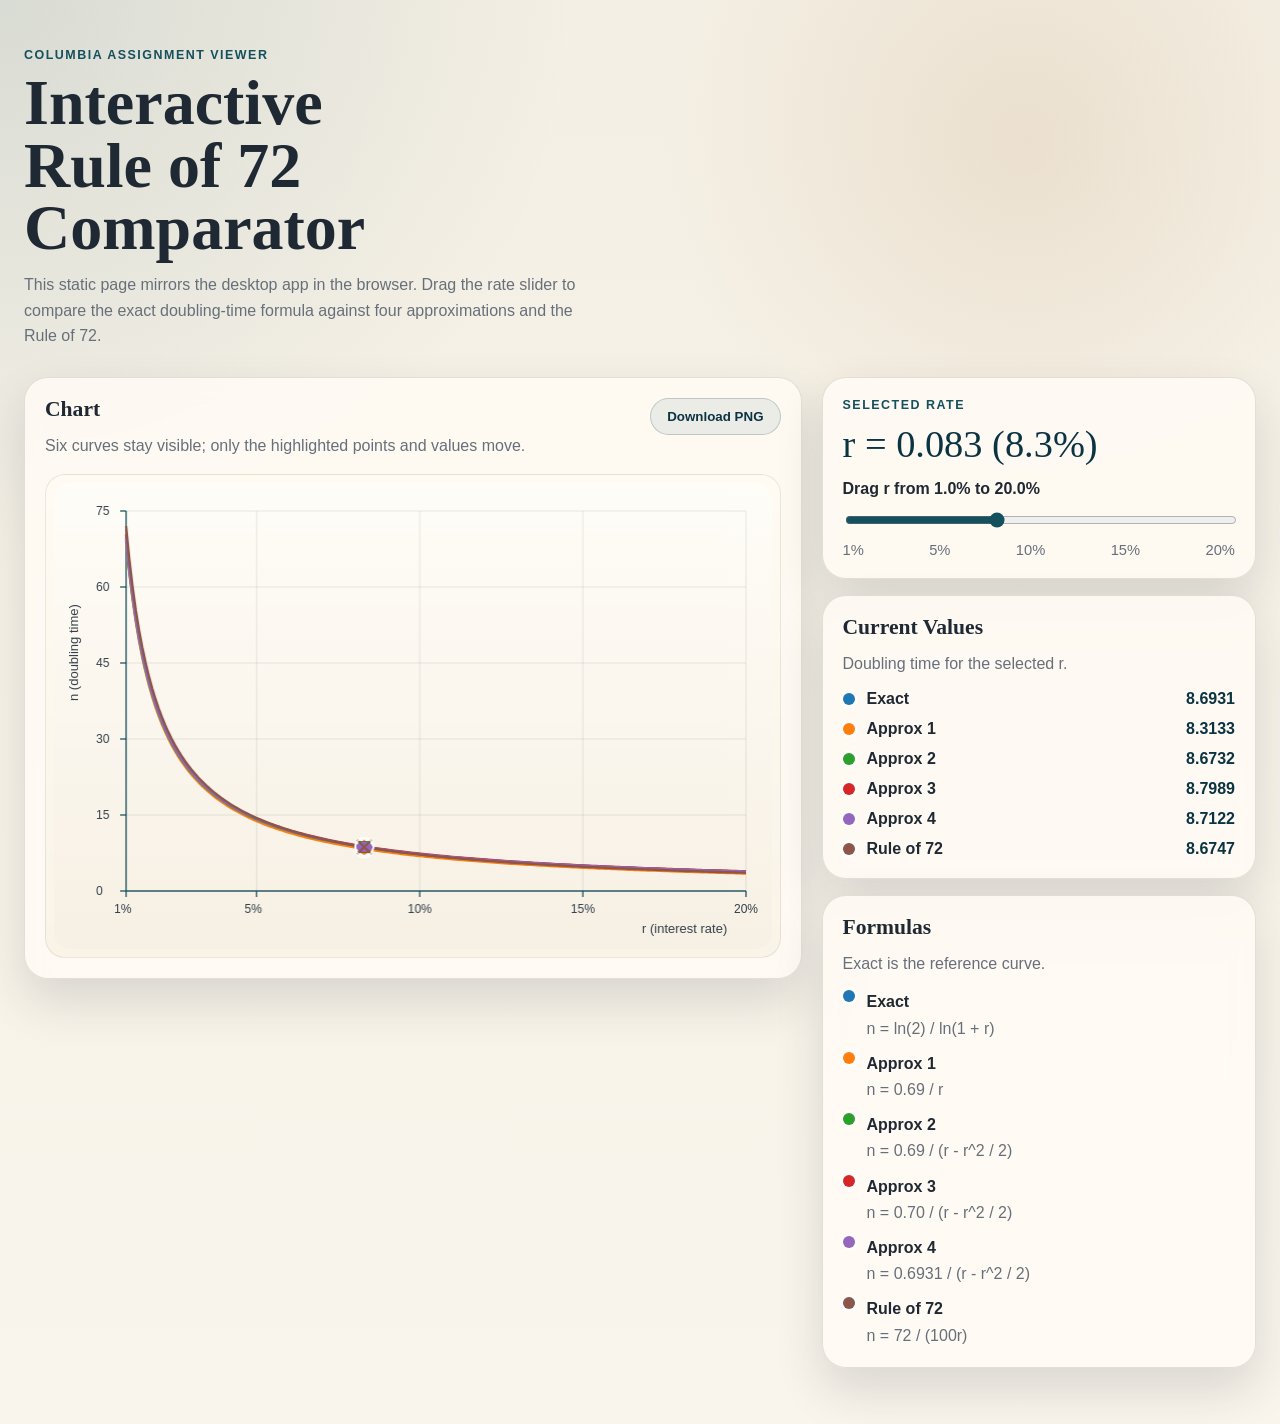
==== docs/investment-strategies/rule-of-72/index.html @ da85f7ee "Initialize Investment Strategies showcase" ====
<!DOCTYPE html>
<html lang="en">
<head>
  <meta charset="UTF-8">
  <meta name="viewport" content="width=device-width, initial-scale=1.0">
  <title>Rule of 72 Comparator</title>
  <link rel="stylesheet" href="./styles.css">
</head>
<body>
  <main class="page-shell">
    <section class="hero">
      <p class="eyebrow">Columbia Assignment Viewer</p>
      <h1>Interactive Rule of 72 Comparator</h1>
      <p class="hero-copy">
        This static page mirrors the desktop app in the browser. Drag the rate slider to compare
        the exact doubling-time formula against four approximations and the Rule of 72.
      </p>
    </section>

    <section class="workspace">
      <div class="chart-card">
        <div class="card-header">
          <div>
            <h2>Chart</h2>
            <p class="subtle">Six curves stay visible; only the highlighted points and values move.</p>
          </div>
          <button id="downloadButton" class="ghost-button" type="button">Download PNG</button>
        </div>
        <div class="canvas-wrap">
          <canvas id="chartCanvas" aria-label="Interactive Rule of 72 comparison chart"></canvas>
        </div>
      </div>

      <aside class="side-column">
        <section class="info-card">
          <div class="rate-header">
            <p class="eyebrow">Selected Rate</p>
            <div id="rateOutput" class="rate-value">r = 0.083 (8.3%)</div>
          </div>

          <label class="slider-label" for="rateSlider">Drag r from 1.0% to 20.0%</label>
          <input id="rateSlider" type="range" min="10" max="200" step="1" value="83">
          <div class="slider-scale" aria-hidden="true">
            <span>1%</span>
            <span>5%</span>
            <span>10%</span>
            <span>15%</span>
            <span>20%</span>
          </div>
        </section>

        <section class="info-card">
          <div class="card-header compact">
            <div>
              <h2>Current Values</h2>
              <p class="subtle">Doubling time for the selected r.</p>
            </div>
          </div>
          <dl id="valueList" class="value-list"></dl>
        </section>

        <section class="info-card">
          <div class="card-header compact">
            <div>
              <h2>Formulas</h2>
              <p class="subtle">Exact is the reference curve.</p>
            </div>
          </div>
          <ul id="formulaList" class="formula-list"></ul>
        </section>
      </aside>
    </section>
  </main>

  <script src="./app.js"></script>
</body>
</html>
---- docs/investment-strategies/rule-of-72/styles.css ----
:root {
  --bg: #f4efe4;
  --bg-accent: #efe2c9;
  --panel: rgba(255, 251, 244, 0.88);
  --panel-border: rgba(71, 60, 46, 0.14);
  --ink: #1f2933;
  --muted: #67707a;
  --accent: #14505d;
  --accent-strong: #0b3442;
  --shadow: 0 22px 48px rgba(27, 35, 39, 0.14);
  --display-font: "Palatino Linotype", "Book Antiqua", Baskerville, Georgia, serif;
  --body-font: "Avenir Next", "Segoe UI", "Helvetica Neue", sans-serif;
}

* {
  box-sizing: border-box;
}

body {
  margin: 0;
  min-height: 100vh;
  font-family: var(--body-font);
  color: var(--ink);
  background:
    radial-gradient(circle at top left, rgba(20, 80, 93, 0.12), transparent 30%),
    radial-gradient(circle at right 20% top 10%, rgba(177, 128, 72, 0.14), transparent 22%),
    linear-gradient(180deg, var(--bg) 0%, #f9f5ec 100%);
}

.page-shell {
  max-width: 1440px;
  margin: 0 auto;
  padding: 48px 24px 56px;
}

.hero {
  margin-bottom: 28px;
}

.eyebrow {
  margin: 0 0 10px;
  font-size: 0.78rem;
  font-weight: 700;
  letter-spacing: 0.12em;
  text-transform: uppercase;
  color: var(--accent);
}

h1,
h2 {
  margin: 0;
  font-family: var(--display-font);
  font-weight: 700;
}

h1 {
  font-size: clamp(2.4rem, 5vw, 4.25rem);
  line-height: 0.98;
  max-width: 12ch;
}

h2 {
  font-size: 1.35rem;
  line-height: 1.05;
}

.hero-copy,
.subtle {
  margin: 12px 0 0;
  color: var(--muted);
  max-width: 62ch;
  line-height: 1.6;
}

.workspace {
  display: grid;
  grid-template-columns: minmax(0, 1.7fr) minmax(320px, 0.95fr);
  gap: 20px;
  align-items: start;
}

.chart-card,
.info-card {
  background: var(--panel);
  border: 1px solid var(--panel-border);
  border-radius: 24px;
  box-shadow: var(--shadow);
  backdrop-filter: blur(10px);
}

.chart-card {
  padding: 20px;
}

.info-card {
  padding: 20px;
}

.side-column {
  display: grid;
  gap: 16px;
}

.card-header {
  display: flex;
  justify-content: space-between;
  gap: 16px;
  align-items: start;
  margin-bottom: 16px;
}

.card-header.compact {
  margin-bottom: 14px;
}

.canvas-wrap {
  border-radius: 20px;
  overflow: hidden;
  background:
    linear-gradient(180deg, rgba(255, 251, 243, 0.94) 0%, rgba(249, 243, 231, 0.97) 100%);
  border: 1px solid rgba(71, 60, 46, 0.1);
  padding: 8px;
}

#chartCanvas {
  display: block;
  width: 100%;
  height: auto;
  border-radius: 16px;
}

.ghost-button {
  border: 1px solid rgba(11, 52, 66, 0.2);
  background: rgba(20, 80, 93, 0.08);
  color: var(--accent-strong);
  border-radius: 999px;
  padding: 10px 16px;
  font-weight: 700;
  cursor: pointer;
  transition: transform 120ms ease, background 120ms ease, border-color 120ms ease;
}

.ghost-button:hover {
  transform: translateY(-1px);
  background: rgba(20, 80, 93, 0.14);
  border-color: rgba(11, 52, 66, 0.28);
}

.rate-header {
  margin-bottom: 14px;
}

.rate-value {
  margin-top: 8px;
  font-family: var(--display-font);
  font-size: clamp(1.6rem, 3vw, 2.4rem);
  color: var(--accent-strong);
}

.slider-label {
  display: block;
  margin-bottom: 12px;
  font-weight: 700;
}

#rateSlider {
  width: 100%;
  accent-color: var(--accent);
}

.slider-scale {
  display: flex;
  justify-content: space-between;
  margin-top: 10px;
  color: var(--muted);
  font-size: 0.92rem;
}

.value-list {
  margin: 0;
  display: grid;
  gap: 12px;
}

.value-row {
  display: grid;
  grid-template-columns: auto minmax(0, 1fr) auto;
  gap: 12px;
  align-items: center;
}

.swatch {
  width: 12px;
  height: 12px;
  border-radius: 999px;
  background: var(--formula-color);
  box-shadow: 0 0 0 3px rgba(255, 255, 255, 0.75);
}

.label-text {
  font-weight: 700;
}

.value-text {
  font-variant-numeric: tabular-nums;
  font-weight: 700;
  color: var(--accent-strong);
}

.formula-list {
  list-style: none;
  margin: 0;
  padding: 0;
  display: grid;
  gap: 12px;
}

.formula-item {
  display: grid;
  grid-template-columns: auto minmax(0, 1fr);
  gap: 12px;
  align-items: start;
}

.formula-copy {
  color: var(--muted);
  line-height: 1.45;
}

.formula-copy strong {
  display: block;
  color: var(--ink);
  margin-bottom: 3px;
}

@media (max-width: 1060px) {
  .workspace {
    grid-template-columns: 1fr;
  }

  .hero-copy {
    max-width: 100%;
  }
}

@media (max-width: 640px) {
  .page-shell {
    padding: 28px 14px 32px;
  }

  .chart-card,
  .info-card {
    border-radius: 20px;
    padding: 16px;
  }

  .card-header {
    flex-direction: column;
  }
}
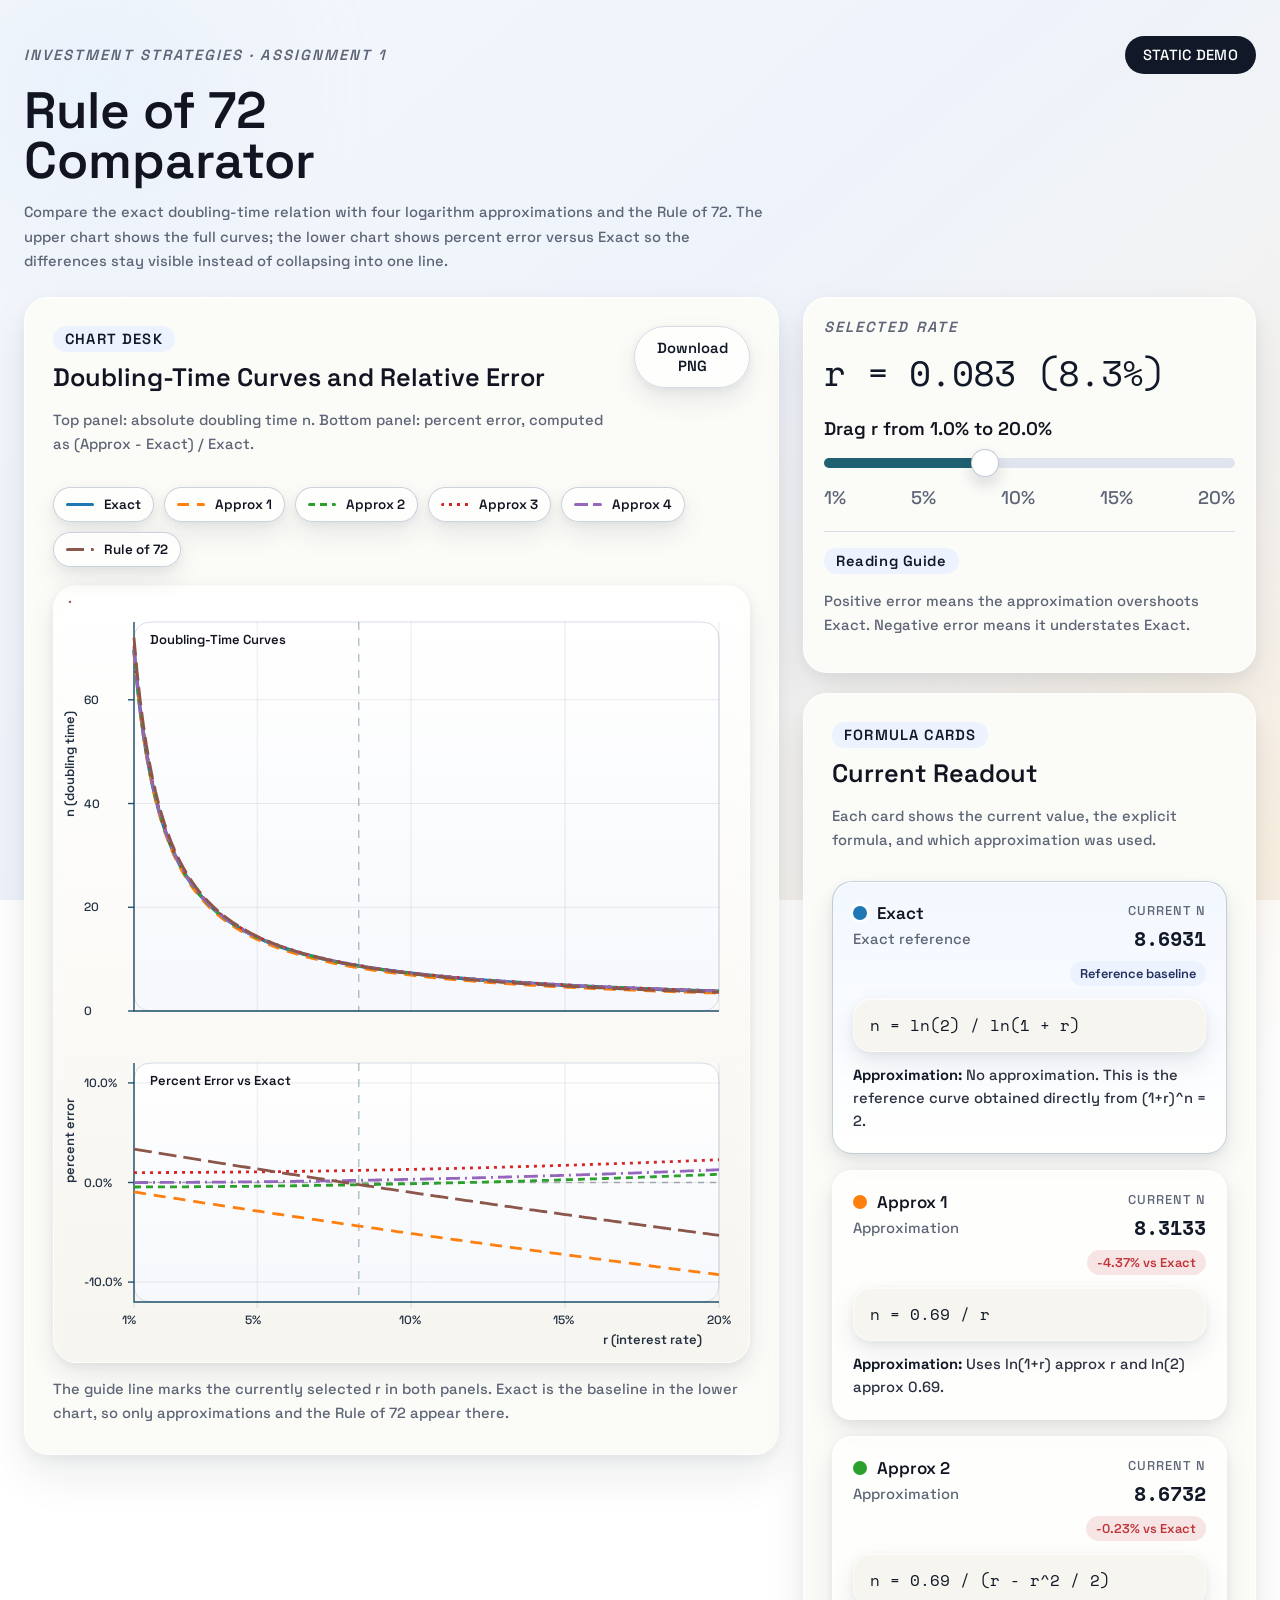
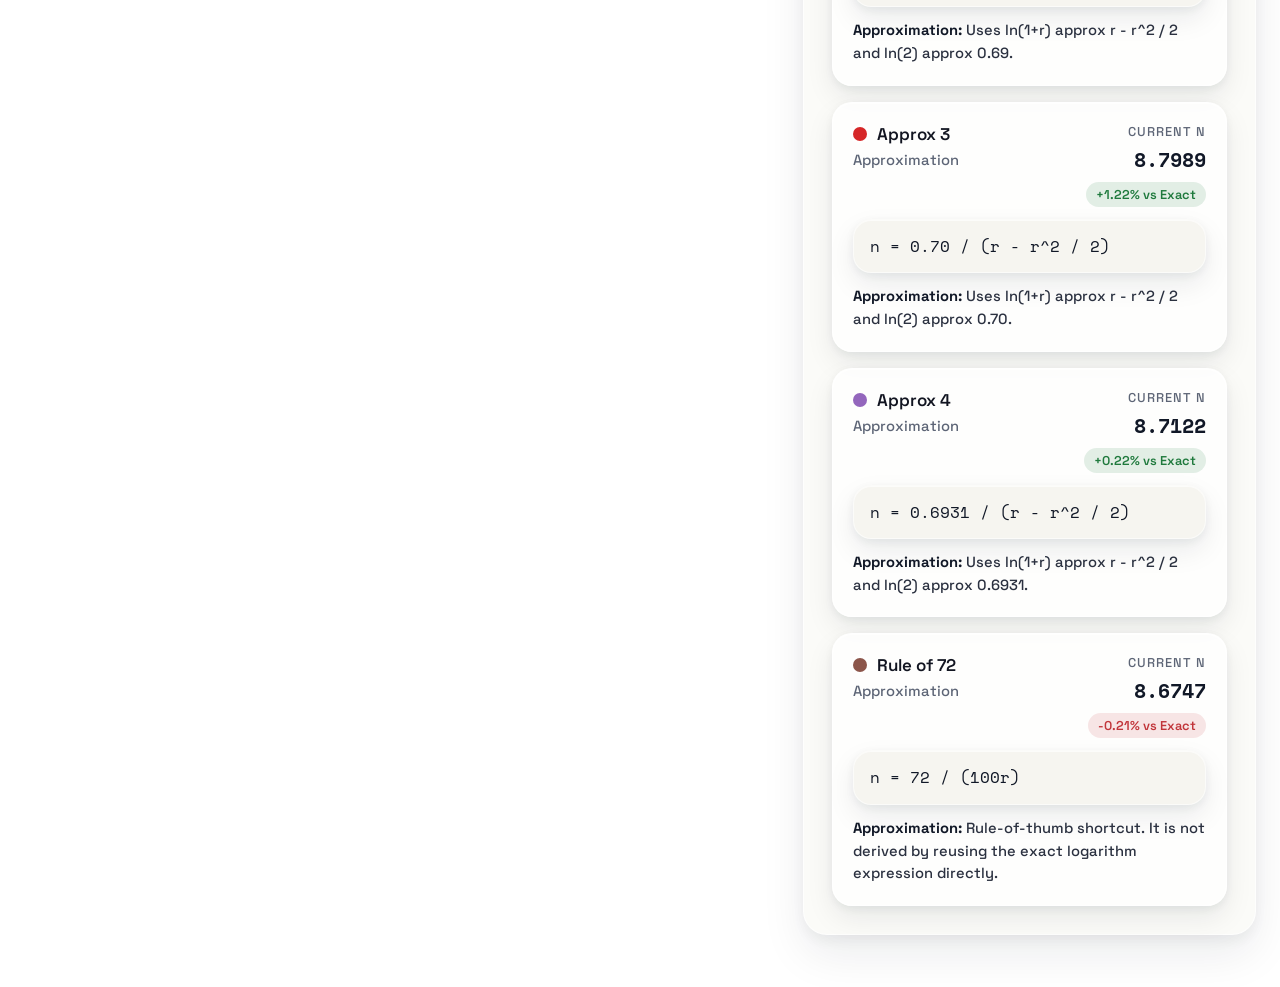
==== commit a2cd6622: "Redesign Rule of 72 page" ====
--- a/docs/investment-strategies/rule-of-72/index.html
+++ b/docs/investment-strategies/rule-of-72/index.html
@@ -9,30 +9,46 @@
 <body>
   <main class="page-shell">
     <section class="hero">
-      <p class="eyebrow">Columbia Assignment Viewer</p>
-      <h1>Interactive Rule of 72 Comparator</h1>
+      <div class="hero-topline">
+        <p class="eyebrow">Investment Strategies · Assignment 1</p>
+        <span class="header-pill">Static Demo</span>
+      </div>
+      <h1>Rule of 72 Comparator</h1>
       <p class="hero-copy">
-        This static page mirrors the desktop app in the browser. Drag the rate slider to compare
-        the exact doubling-time formula against four approximations and the Rule of 72.
+        Compare the exact doubling-time relation with four logarithm approximations and the Rule of 72.
+        The upper chart shows the full curves; the lower chart shows percent error versus Exact so the
+        differences stay visible instead of collapsing into one line.
       </p>
     </section>
 
     <section class="workspace">
-      <div class="chart-card">
+      <section class="panel card chart-card">
         <div class="card-header">
           <div>
-            <h2>Chart</h2>
-            <p class="subtle">Six curves stay visible; only the highlighted points and values move.</p>
+            <span class="badge">Chart Desk</span>
+            <h2 class="section-title">Doubling-Time Curves and Relative Error</h2>
+            <p class="subtle">
+              Top panel: absolute doubling time n. Bottom panel: percent error, computed as
+              (Approx - Exact) / Exact.
+            </p>
           </div>
           <button id="downloadButton" class="ghost-button" type="button">Download PNG</button>
         </div>
+
+        <div id="legendList" class="legend-row" aria-label="Formula legend"></div>
+
         <div class="canvas-wrap">
           <canvas id="chartCanvas" aria-label="Interactive Rule of 72 comparison chart"></canvas>
         </div>
-      </div>
 
-      <aside class="side-column">
-        <section class="info-card">
+        <p class="chart-footnote subtle">
+          The guide line marks the currently selected r in both panels. Exact is the baseline in the
+          lower chart, so only approximations and the Rule of 72 appear there.
+        </p>
+      </section>
+
+      <aside class="controls">
+        <section class="panel rate-panel">
           <div class="rate-header">
             <p class="eyebrow">Selected Rate</p>
             <div id="rateOutput" class="rate-value">r = 0.083 (8.3%)</div>
@@ -47,26 +63,28 @@
             <span>15%</span>
             <span>20%</span>
           </div>
+
+          <div class="rate-note">
+            <span class="badge badge-title">Reading Guide</span>
+            <p class="subtle">
+              Positive error means the approximation overshoots Exact. Negative error means it
+              understates Exact.
+            </p>
+          </div>
         </section>
 
-        <section class="info-card">
+        <section class="panel card formula-panel">
           <div class="card-header compact">
             <div>
-              <h2>Current Values</h2>
-              <p class="subtle">Doubling time for the selected r.</p>
+              <span class="badge">Formula Cards</span>
+              <h2 class="section-title">Current Readout</h2>
+              <p class="subtle">
+                Each card shows the current value, the explicit formula, and which approximation was used.
+              </p>
             </div>
           </div>
-          <dl id="valueList" class="value-list"></dl>
-        </section>
 
-        <section class="info-card">
-          <div class="card-header compact">
-            <div>
-              <h2>Formulas</h2>
-              <p class="subtle">Exact is the reference curve.</p>
-            </div>
-          </div>
-          <ul id="formulaList" class="formula-list"></ul>
+          <div id="formulaCards" class="formula-cards"></div>
         </section>
       </aside>
     </section>
--- a/docs/investment-strategies/rule-of-72/styles.css
+++ b/docs/investment-strategies/rule-of-72/styles.css
@@ -1,111 +1,215 @@
+@font-face {
+  font-family: "Space Grotesk";
+  src: url("./assets/fonts/SpaceGrotesk-VariableFont_wght.woff2") format("woff2");
+  font-weight: 300 700;
+  font-style: normal;
+  font-display: swap;
+}
+
+@font-face {
+  font-family: "Space Mono";
+  src: url("./assets/fonts/SpaceMono-Regular.woff2") format("woff2");
+  font-weight: 400;
+  font-style: normal;
+  font-display: swap;
+}
+
+@font-face {
+  font-family: "Space Mono";
+  src: url("./assets/fonts/SpaceMono-Bold.woff2") format("woff2");
+  font-weight: 700;
+  font-style: normal;
+  font-display: swap;
+}
+
 :root {
-  --bg: #f4efe4;
-  --bg-accent: #efe2c9;
-  --panel: rgba(255, 251, 244, 0.88);
-  --panel-border: rgba(71, 60, 46, 0.14);
-  --ink: #1f2933;
-  --muted: #67707a;
-  --accent: #14505d;
-  --accent-strong: #0b3442;
-  --shadow: 0 22px 48px rgba(27, 35, 39, 0.14);
-  --display-font: "Palatino Linotype", "Book Antiqua", Baskerville, Georgia, serif;
-  --body-font: "Avenir Next", "Segoe UI", "Helvetica Neue", sans-serif;
-}
-
-* {
+  --panel: #ffffff;
+  --panel-soft: #f6f8fc;
+  --surface: #fbfbf8;
+  --surface-border: rgba(255, 255, 255, 0.7);
+  --surface-shadow: 0 20px 45px rgba(12, 26, 44, 0.08),
+    0 6px 16px rgba(12, 26, 44, 0.06),
+    inset 0 1px 0 rgba(255, 255, 255, 0.7);
+  --surface-shadow-soft: 0 12px 28px rgba(12, 26, 44, 0.08),
+    0 3px 8px rgba(12, 26, 44, 0.06),
+    inset 0 1px 0 rgba(255, 255, 255, 0.7);
+  --border: #d5dbe6;
+  --border-strong: #c1c9d6;
+  --muted: #5d6576;
+  --ink: #121521;
+  --accent: #111827;
+  --accent-soft: #edf2ff;
+  --accent-line: #174a67;
+  --success: #1f7a3d;
+  --danger: #c1353a;
+  --shadow: 0 18px 40px rgba(12, 26, 44, 0.08);
+  --font-hero: 3.4rem;
+  --font-large: 1.58rem;
+  --font-medium: 1.15rem;
+  --font-small: 0.92rem;
+}
+
+*,
+*::before,
+*::after {
   box-sizing: border-box;
+}
+
+html,
+body {
+  min-height: 100%;
 }
 
 body {
   margin: 0;
-  min-height: 100vh;
-  font-family: var(--body-font);
+  font-family: "Space Grotesk", "Space Mono", ui-sans-serif, system-ui, sans-serif;
+  font-weight: 500;
   color: var(--ink);
-  background:
-    radial-gradient(circle at top left, rgba(20, 80, 93, 0.12), transparent 30%),
-    radial-gradient(circle at right 20% top 10%, rgba(177, 128, 72, 0.14), transparent 22%),
-    linear-gradient(180deg, var(--bg) 0%, #f9f5ec 100%);
+  background: linear-gradient(140deg, #f5f7fb 0%, #eef3fb 45%, #f8f1e6 100%);
+  background-size: 100% 100%;
+  background-position: center;
+  background-repeat: no-repeat;
+  background-attachment: fixed;
+  font-size: var(--font-small);
+}
+
+body::before,
+body::after {
+  content: "";
+  position: fixed;
+  inset: auto;
+  width: 420px;
+  height: 420px;
+  border-radius: 50%;
+  filter: blur(60px);
+  opacity: 0.35;
+  pointer-events: none;
+  z-index: -1;
+}
+
+body::before {
+  background: radial-gradient(circle at center, #cfe4ff 0%, transparent 70%);
+  top: -120px;
+  left: -120px;
+}
+
+body::after {
+  background: radial-gradient(circle at center, #ffe8c9 0%, transparent 70%);
+  bottom: -140px;
+  right: -100px;
+}
+
+button,
+input {
+  font: inherit;
 }
 
 .page-shell {
-  max-width: 1440px;
+  max-width: 1420px;
   margin: 0 auto;
-  padding: 48px 24px 56px;
+  padding: 36px 24px 52px;
 }
 
 .hero {
-  margin-bottom: 28px;
+  margin-bottom: 24px;
+}
+
+.hero-topline {
+  display: flex;
+  align-items: center;
+  justify-content: space-between;
+  gap: 12px;
+  margin-bottom: 12px;
 }
 
 .eyebrow {
-  margin: 0 0 10px;
-  font-size: 0.78rem;
-  font-weight: 700;
-  letter-spacing: 0.12em;
+  margin: 0;
   text-transform: uppercase;
-  color: var(--accent);
+  letter-spacing: 0.14em;
+  font-size: var(--font-small);
+  font-weight: 600;
+  font-style: italic;
+  color: var(--muted);
+}
+
+.header-pill {
+  background: #111827;
+  color: #ffffff;
+  padding: 10px 18px;
+  border-radius: 999px;
+  font-size: var(--font-small);
+  letter-spacing: 0.02em;
+  text-transform: uppercase;
 }
 
 h1,
+h2,
+h3 {
+  margin: 0;
+  font-weight: 600;
+  color: var(--ink);
+}
+
+h1 {
+  font-size: clamp(2.5rem, 4vw, var(--font-hero));
+  line-height: 0.98;
+  max-width: 13ch;
+}
+
 h2 {
-  margin: 0;
-  font-family: var(--display-font);
-  font-weight: 700;
-}
-
-h1 {
-  font-size: clamp(2.4rem, 5vw, 4.25rem);
-  line-height: 0.98;
-  max-width: 12ch;
-}
-
-h2 {
-  font-size: 1.35rem;
-  line-height: 1.05;
+  font-size: var(--font-large);
+}
+
+.section-title {
+  margin-top: 0.55rem;
+  margin-bottom: 0.25rem;
 }
 
 .hero-copy,
 .subtle {
-  margin: 12px 0 0;
   color: var(--muted);
-  max-width: 62ch;
-  line-height: 1.6;
+  line-height: 1.65;
+}
+
+.hero-copy {
+  max-width: 74ch;
+  margin: 14px 0 0;
 }
 
 .workspace {
   display: grid;
-  grid-template-columns: minmax(0, 1.7fr) minmax(320px, 0.95fr);
+  grid-template-columns: minmax(0, 1.5fr) minmax(340px, 0.9fr);
+  gap: 24px;
+  align-items: start;
+}
+
+.controls {
+  display: flex;
+  flex-direction: column;
   gap: 20px;
-  align-items: start;
-}
-
-.chart-card,
-.info-card {
-  background: var(--panel);
-  border: 1px solid var(--panel-border);
+}
+
+.panel {
+  background: var(--surface);
+  border: 1px solid var(--surface-border);
   border-radius: 24px;
-  box-shadow: var(--shadow);
-  backdrop-filter: blur(10px);
+  padding: 20px;
+  box-shadow: var(--surface-shadow);
+}
+
+.card {
+  padding: 28px;
 }
 
 .chart-card {
-  padding: 20px;
-}
-
-.info-card {
-  padding: 20px;
-}
-
-.side-column {
-  display: grid;
-  gap: 16px;
+  min-width: 0;
 }
 
 .card-header {
   display: flex;
+  align-items: flex-start;
   justify-content: space-between;
   gap: 16px;
-  align-items: start;
   margin-bottom: 16px;
 }
 
@@ -113,148 +217,316 @@
   margin-bottom: 14px;
 }
 
+.badge {
+  display: inline-flex;
+  align-items: center;
+  justify-content: center;
+  padding: 4px 12px;
+  border-radius: 999px;
+  background: var(--accent-soft);
+  color: var(--accent);
+  font-size: var(--font-small);
+  text-transform: uppercase;
+  letter-spacing: 0.08em;
+  font-weight: 600;
+}
+
+.badge-title {
+  text-transform: none;
+  letter-spacing: 0.04em;
+}
+
+.ghost-button {
+  border: 1px solid var(--border);
+  background: rgba(255, 255, 255, 0.72);
+  color: var(--accent);
+  border-radius: 999px;
+  padding: 12px 18px;
+  font-size: var(--font-small);
+  font-weight: 600;
+  cursor: pointer;
+  box-shadow: var(--surface-shadow-soft);
+  transition: transform 160ms ease, box-shadow 160ms ease, border-color 160ms ease;
+}
+
+.ghost-button:hover {
+  transform: translateY(-1px);
+  border-color: var(--border-strong);
+  box-shadow: 0 16px 30px rgba(12, 26, 44, 0.1);
+}
+
+.legend-row {
+  display: flex;
+  flex-wrap: wrap;
+  gap: 10px;
+  margin-bottom: 18px;
+}
+
+.legend-pill {
+  display: inline-flex;
+  align-items: center;
+  gap: 10px;
+  padding: 8px 12px;
+  border-radius: 999px;
+  background: rgba(255, 255, 255, 0.74);
+  border: 1px solid rgba(193, 201, 214, 0.82);
+  box-shadow: var(--surface-shadow-soft);
+}
+
+.legend-line {
+  display: block;
+  width: 28px;
+  height: 3px;
+  border-radius: 999px;
+  flex: 0 0 auto;
+}
+
+.legend-label {
+  font-size: 0.84rem;
+  font-weight: 600;
+  color: var(--ink);
+}
+
 .canvas-wrap {
-  border-radius: 20px;
+  border-radius: 24px;
   overflow: hidden;
-  background:
-    linear-gradient(180deg, rgba(255, 251, 243, 0.94) 0%, rgba(249, 243, 231, 0.97) 100%);
-  border: 1px solid rgba(71, 60, 46, 0.1);
-  padding: 8px;
+  background: linear-gradient(180deg, rgba(255, 255, 255, 0.86) 0%, rgba(247, 245, 239, 0.96) 100%);
+  border: 1px solid rgba(255, 255, 255, 0.68);
+  box-shadow: var(--surface-shadow-soft);
+  padding: 10px;
 }
 
 #chartCanvas {
   display: block;
   width: 100%;
   height: auto;
-  border-radius: 16px;
-}
-
-.ghost-button {
-  border: 1px solid rgba(11, 52, 66, 0.2);
-  background: rgba(20, 80, 93, 0.08);
-  color: var(--accent-strong);
-  border-radius: 999px;
-  padding: 10px 16px;
-  font-weight: 700;
-  cursor: pointer;
-  transition: transform 120ms ease, background 120ms ease, border-color 120ms ease;
-}
-
-.ghost-button:hover {
-  transform: translateY(-1px);
-  background: rgba(20, 80, 93, 0.14);
-  border-color: rgba(11, 52, 66, 0.28);
+  border-radius: 18px;
+}
+
+.chart-footnote {
+  margin: 14px 0 0;
 }
 
 .rate-header {
-  margin-bottom: 14px;
+  margin-bottom: 18px;
 }
 
 .rate-value {
-  margin-top: 8px;
-  font-family: var(--display-font);
-  font-size: clamp(1.6rem, 3vw, 2.4rem);
-  color: var(--accent-strong);
+  margin-top: 10px;
+  font-family: "Space Mono", ui-monospace, monospace;
+  font-size: clamp(1.75rem, 2.8vw, 2.7rem);
+  letter-spacing: -0.02em;
+  color: var(--accent);
 }
 
 .slider-label {
   display: block;
+  margin-bottom: 14px;
+  font-size: var(--font-medium);
+  font-weight: 600;
+}
+
+#rateSlider {
+  -webkit-appearance: none;
+  appearance: none;
+  width: 100%;
+  height: 10px;
+  border-radius: 999px;
+  background: linear-gradient(90deg, #1f6071 0%, #1f6071 var(--fill-percent, 38%), #dfe4ee var(--fill-percent, 38%), #dfe4ee 100%);
+  outline: none;
+  margin: 0;
+}
+
+#rateSlider::-webkit-slider-thumb {
+  -webkit-appearance: none;
+  appearance: none;
+  width: 28px;
+  height: 28px;
+  border-radius: 50%;
+  border: 1px solid rgba(193, 201, 214, 0.95);
+  background: #ffffff;
+  box-shadow: 0 8px 16px rgba(12, 26, 44, 0.14);
+}
+
+#rateSlider::-moz-range-track {
+  height: 10px;
+  border-radius: 999px;
+  background: #dfe4ee;
+}
+
+#rateSlider::-moz-range-progress {
+  height: 10px;
+  border-radius: 999px;
+  background: #1f6071;
+}
+
+#rateSlider::-moz-range-thumb {
+  width: 28px;
+  height: 28px;
+  border-radius: 50%;
+  border: 1px solid rgba(193, 201, 214, 0.95);
+  background: #ffffff;
+  box-shadow: 0 8px 16px rgba(12, 26, 44, 0.14);
+}
+
+.slider-scale {
+  display: flex;
+  justify-content: space-between;
+  gap: 10px;
+  margin-top: 14px;
+  color: var(--muted);
+  font-size: var(--font-medium);
+}
+
+.rate-note {
+  margin-top: 22px;
+  padding-top: 16px;
+  border-top: 1px solid var(--border);
+}
+
+.formula-cards {
+  display: grid;
+  gap: 16px;
+}
+
+.formula-card {
+  padding: 20px;
+  border-radius: 20px;
+  background: rgba(255, 255, 255, 0.74);
+  border: 1px solid rgba(255, 255, 255, 0.76);
+  box-shadow: var(--surface-shadow-soft);
+}
+
+.formula-card.is-reference {
+  border-color: rgba(23, 74, 103, 0.24);
+  background: linear-gradient(180deg, rgba(242, 247, 255, 0.95) 0%, rgba(255, 255, 255, 0.86) 100%);
+}
+
+.formula-head {
+  display: flex;
+  align-items: flex-start;
+  justify-content: space-between;
+  gap: 14px;
   margin-bottom: 12px;
-  font-weight: 700;
-}
-
-#rateSlider {
-  width: 100%;
-  accent-color: var(--accent);
-}
-
-.slider-scale {
-  display: flex;
-  justify-content: space-between;
-  margin-top: 10px;
-  color: var(--muted);
-  font-size: 0.92rem;
-}
-
-.value-list {
-  margin: 0;
-  display: grid;
-  gap: 12px;
-}
-
-.value-row {
-  display: grid;
-  grid-template-columns: auto minmax(0, 1fr) auto;
-  gap: 12px;
+}
+
+.formula-title-row {
+  display: flex;
   align-items: center;
+  gap: 10px;
+  margin-bottom: 6px;
 }
 
 .swatch {
-  width: 12px;
-  height: 12px;
+  width: 14px;
+  height: 14px;
   border-radius: 999px;
   background: var(--formula-color);
   box-shadow: 0 0 0 3px rgba(255, 255, 255, 0.75);
 }
 
-.label-text {
+.formula-name {
+  font-size: 1.06rem;
+  font-weight: 600;
+}
+
+.formula-role {
+  color: var(--muted);
+}
+
+.formula-metric {
+  text-align: right;
+  min-width: 128px;
+}
+
+.metric-label {
+  color: var(--muted);
+  font-size: 0.8rem;
+  text-transform: uppercase;
+  letter-spacing: 0.08em;
+}
+
+.metric-value {
+  margin-top: 4px;
+  font-family: "Space Mono", ui-monospace, monospace;
+  font-size: 1.26rem;
   font-weight: 700;
-}
-
-.value-text {
-  font-variant-numeric: tabular-nums;
-  font-weight: 700;
-  color: var(--accent-strong);
-}
-
-.formula-list {
-  list-style: none;
+  color: var(--accent);
+}
+
+.delta-pill {
+  display: inline-flex;
+  align-items: center;
+  justify-content: center;
+  margin-top: 8px;
+  padding: 4px 10px;
+  border-radius: 999px;
+  font-size: 0.8rem;
+  font-weight: 600;
+  background: #edf2ff;
+  color: #22305d;
+}
+
+.delta-pill.positive {
+  background: rgba(31, 122, 61, 0.12);
+  color: var(--success);
+}
+
+.delta-pill.negative {
+  background: rgba(193, 53, 58, 0.12);
+  color: var(--danger);
+}
+
+.equation-block {
+  margin: 0 0 12px;
+  padding: 14px 16px;
+  border-radius: 18px;
+  background: #f6f5f0;
+  border: 1px solid rgba(255, 255, 255, 0.64);
+  box-shadow: var(--surface-shadow-soft);
+  font-family: "Space Mono", ui-monospace, monospace;
+  font-size: 0.98rem;
+  line-height: 1.55;
+  color: var(--accent);
+  white-space: pre-wrap;
+}
+
+.formula-note {
   margin: 0;
-  padding: 0;
-  display: grid;
-  gap: 12px;
-}
-
-.formula-item {
-  display: grid;
-  grid-template-columns: auto minmax(0, 1fr);
-  gap: 12px;
-  align-items: start;
-}
-
-.formula-copy {
-  color: var(--muted);
-  line-height: 1.45;
-}
-
-.formula-copy strong {
-  display: block;
-  color: var(--ink);
-  margin-bottom: 3px;
-}
-
-@media (max-width: 1060px) {
+  color: #2b3140;
+  line-height: 1.55;
+}
+
+.formula-note strong {
+  color: var(--accent);
+}
+
+@media (max-width: 1120px) {
   .workspace {
     grid-template-columns: 1fr;
   }
-
-  .hero-copy {
-    max-width: 100%;
+}
+
+@media (max-width: 780px) {
+  .page-shell {
+    padding: 24px 14px 36px;
   }
-}
-
-@media (max-width: 640px) {
-  .page-shell {
-    padding: 28px 14px 32px;
+
+  .hero-topline,
+  .card-header,
+  .formula-head {
+    flex-direction: column;
+    align-items: flex-start;
   }
 
-  .chart-card,
-  .info-card {
+  .card,
+  .panel {
+    padding: 18px;
     border-radius: 20px;
-    padding: 16px;
   }
 
-  .card-header {
-    flex-direction: column;
+  .formula-metric {
+    text-align: left;
+    min-width: 0;
   }
 }
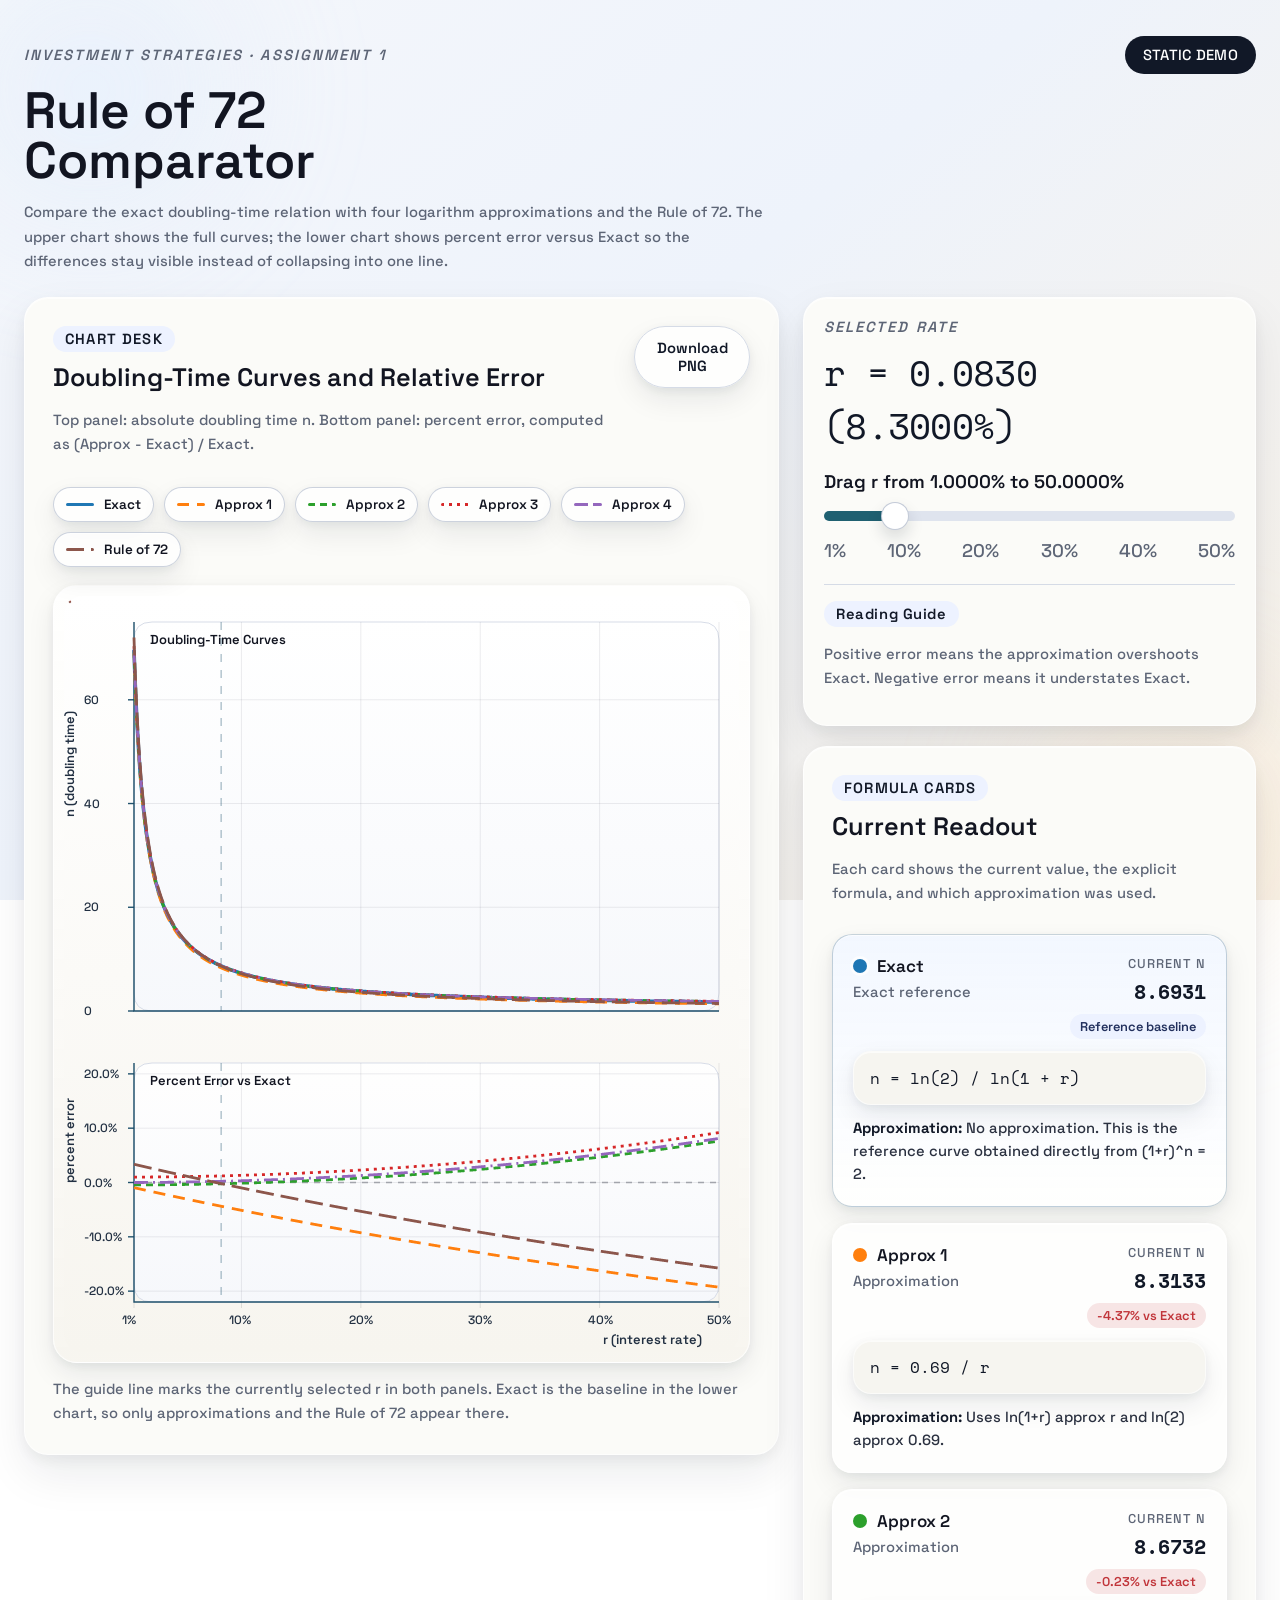
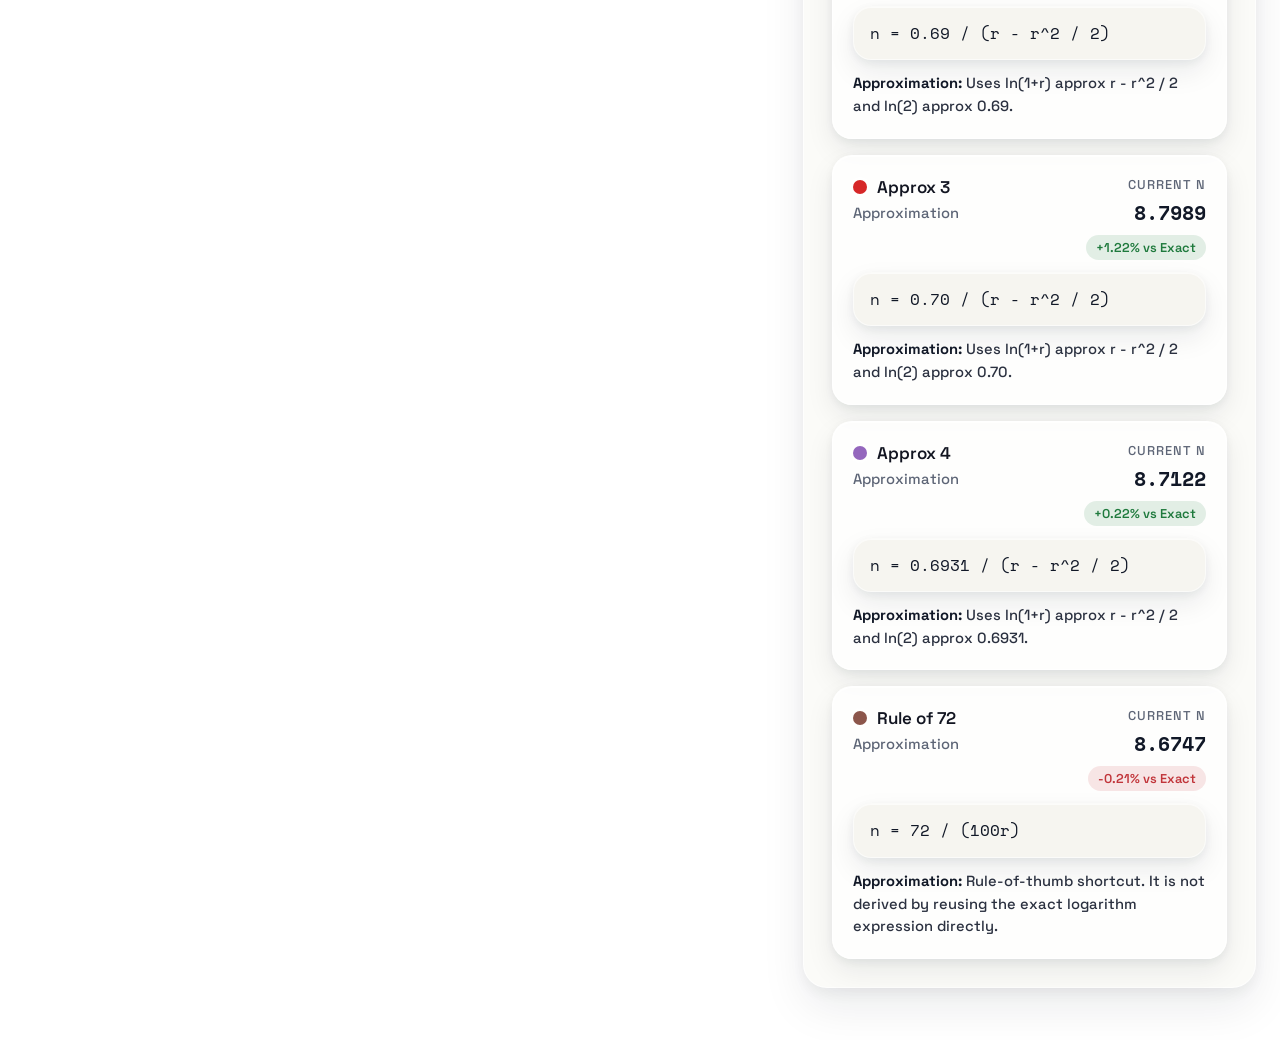
==== commit f658fd20: "Expand Rule of 72 rate range" ====
--- a/docs/investment-strategies/rule-of-72/index.html
+++ b/docs/investment-strategies/rule-of-72/index.html
@@ -51,17 +51,18 @@
         <section class="panel rate-panel">
           <div class="rate-header">
             <p class="eyebrow">Selected Rate</p>
-            <div id="rateOutput" class="rate-value">r = 0.083 (8.3%)</div>
+            <div id="rateOutput" class="rate-value">r = 0.0830 (8.3000%)</div>
           </div>
 
-          <label class="slider-label" for="rateSlider">Drag r from 1.0% to 20.0%</label>
-          <input id="rateSlider" type="range" min="10" max="200" step="1" value="83">
+          <label class="slider-label" for="rateSlider">Drag r from 1.0000% to 50.0000%</label>
+          <input id="rateSlider" type="range" min="100" max="5000" step="1" value="830">
           <div class="slider-scale" aria-hidden="true">
             <span>1%</span>
-            <span>5%</span>
             <span>10%</span>
-            <span>15%</span>
             <span>20%</span>
+            <span>30%</span>
+            <span>40%</span>
+            <span>50%</span>
           </div>
 
           <div class="rate-note">
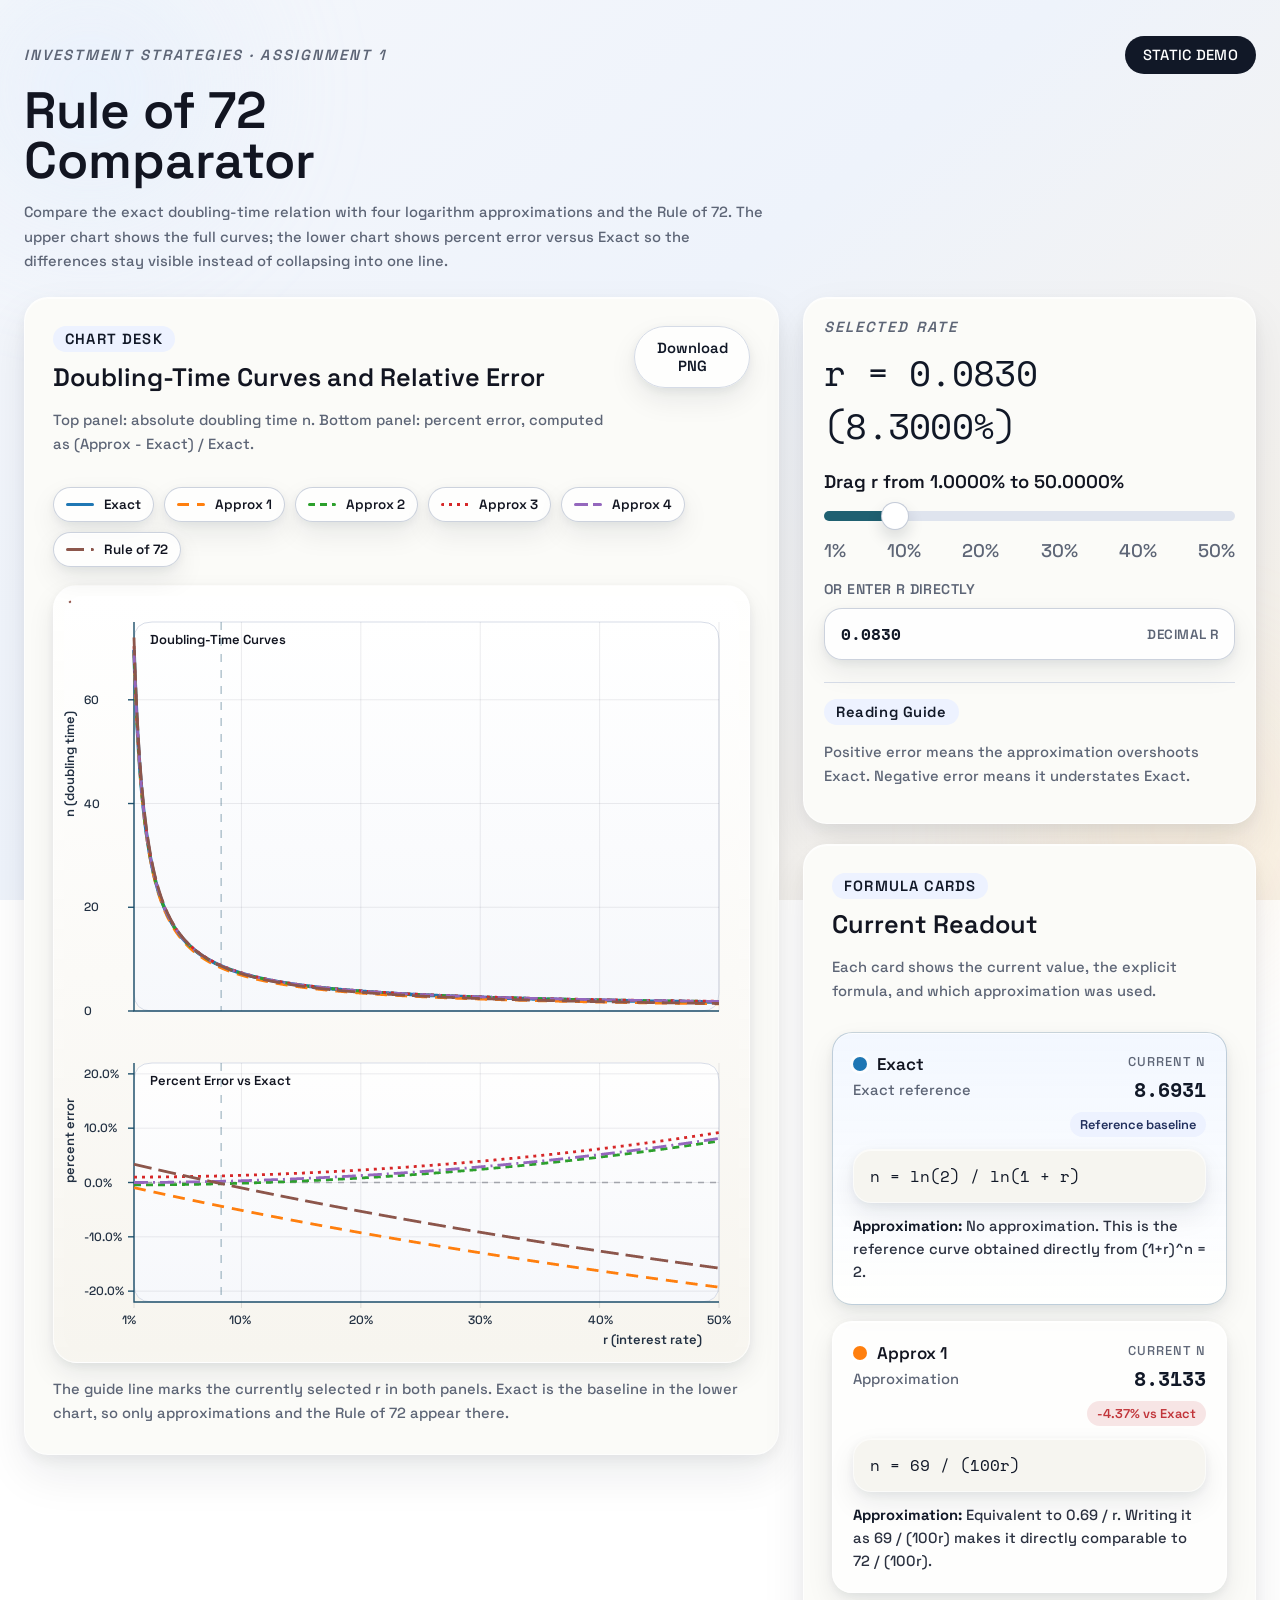
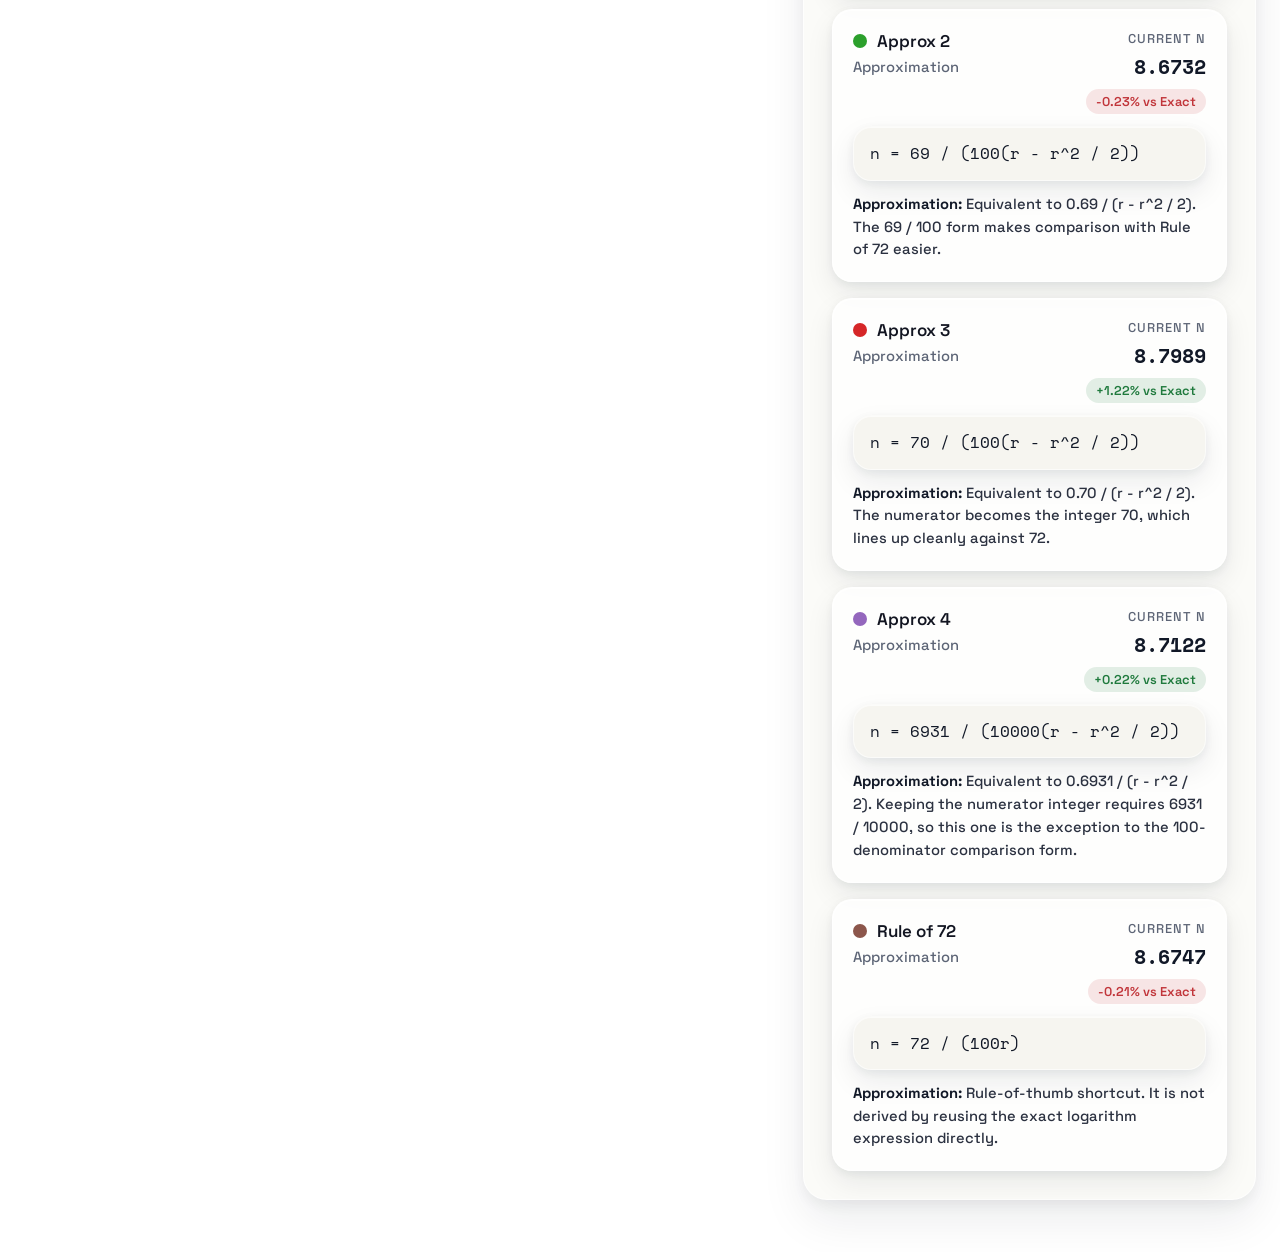
==== commit 7ef233da: "Add manual rate input" ====
--- a/docs/investment-strategies/rule-of-72/index.html
+++ b/docs/investment-strategies/rule-of-72/index.html
@@ -65,6 +65,14 @@
             <span>50%</span>
           </div>
 
+          <div class="rate-input-row">
+            <label class="manual-rate-label" for="rateInput">Or enter r directly</label>
+            <div class="manual-rate-wrap">
+              <input id="rateInput" class="manual-rate-input" type="number" min="0.0100" max="0.5000" step="0.0001" value="0.0830" inputmode="decimal">
+              <span class="manual-rate-unit">decimal r</span>
+            </div>
+          </div>
+
           <div class="rate-note">
             <span class="badge badge-title">Reading Guide</span>
             <p class="subtle">
--- a/docs/investment-strategies/rule-of-72/styles.css
+++ b/docs/investment-strategies/rule-of-72/styles.css
@@ -378,6 +378,62 @@
   font-size: var(--font-medium);
 }
 
+.rate-input-row {
+  margin-top: 18px;
+}
+
+.manual-rate-label {
+  display: block;
+  margin-bottom: 10px;
+  color: var(--muted);
+  font-size: 0.88rem;
+  font-weight: 600;
+  letter-spacing: 0.03em;
+  text-transform: uppercase;
+}
+
+.manual-rate-wrap {
+  display: flex;
+  align-items: center;
+  gap: 12px;
+  padding: 12px 14px;
+  border-radius: 18px;
+  background: rgba(255, 255, 255, 0.78);
+  border: 1px solid rgba(193, 201, 214, 0.82);
+  box-shadow: var(--surface-shadow-soft);
+}
+
+.manual-rate-input {
+  width: 100%;
+  min-width: 0;
+  border: 0;
+  outline: none;
+  background: transparent;
+  color: var(--accent);
+  font-family: "Space Mono", ui-monospace, monospace;
+  font-size: 1.02rem;
+  font-weight: 700;
+}
+
+.manual-rate-input::-webkit-outer-spin-button,
+.manual-rate-input::-webkit-inner-spin-button {
+  -webkit-appearance: none;
+  margin: 0;
+}
+
+.manual-rate-input[type="number"] {
+  -moz-appearance: textfield;
+}
+
+.manual-rate-unit {
+  flex: 0 0 auto;
+  color: var(--muted);
+  font-size: 0.84rem;
+  font-weight: 600;
+  letter-spacing: 0.04em;
+  text-transform: uppercase;
+}
+
 .rate-note {
   margin-top: 22px;
   padding-top: 16px;
@@ -529,4 +585,9 @@
     text-align: left;
     min-width: 0;
   }
-}
+
+  .manual-rate-wrap {
+    flex-direction: column;
+    align-items: flex-start;
+  }
+}
